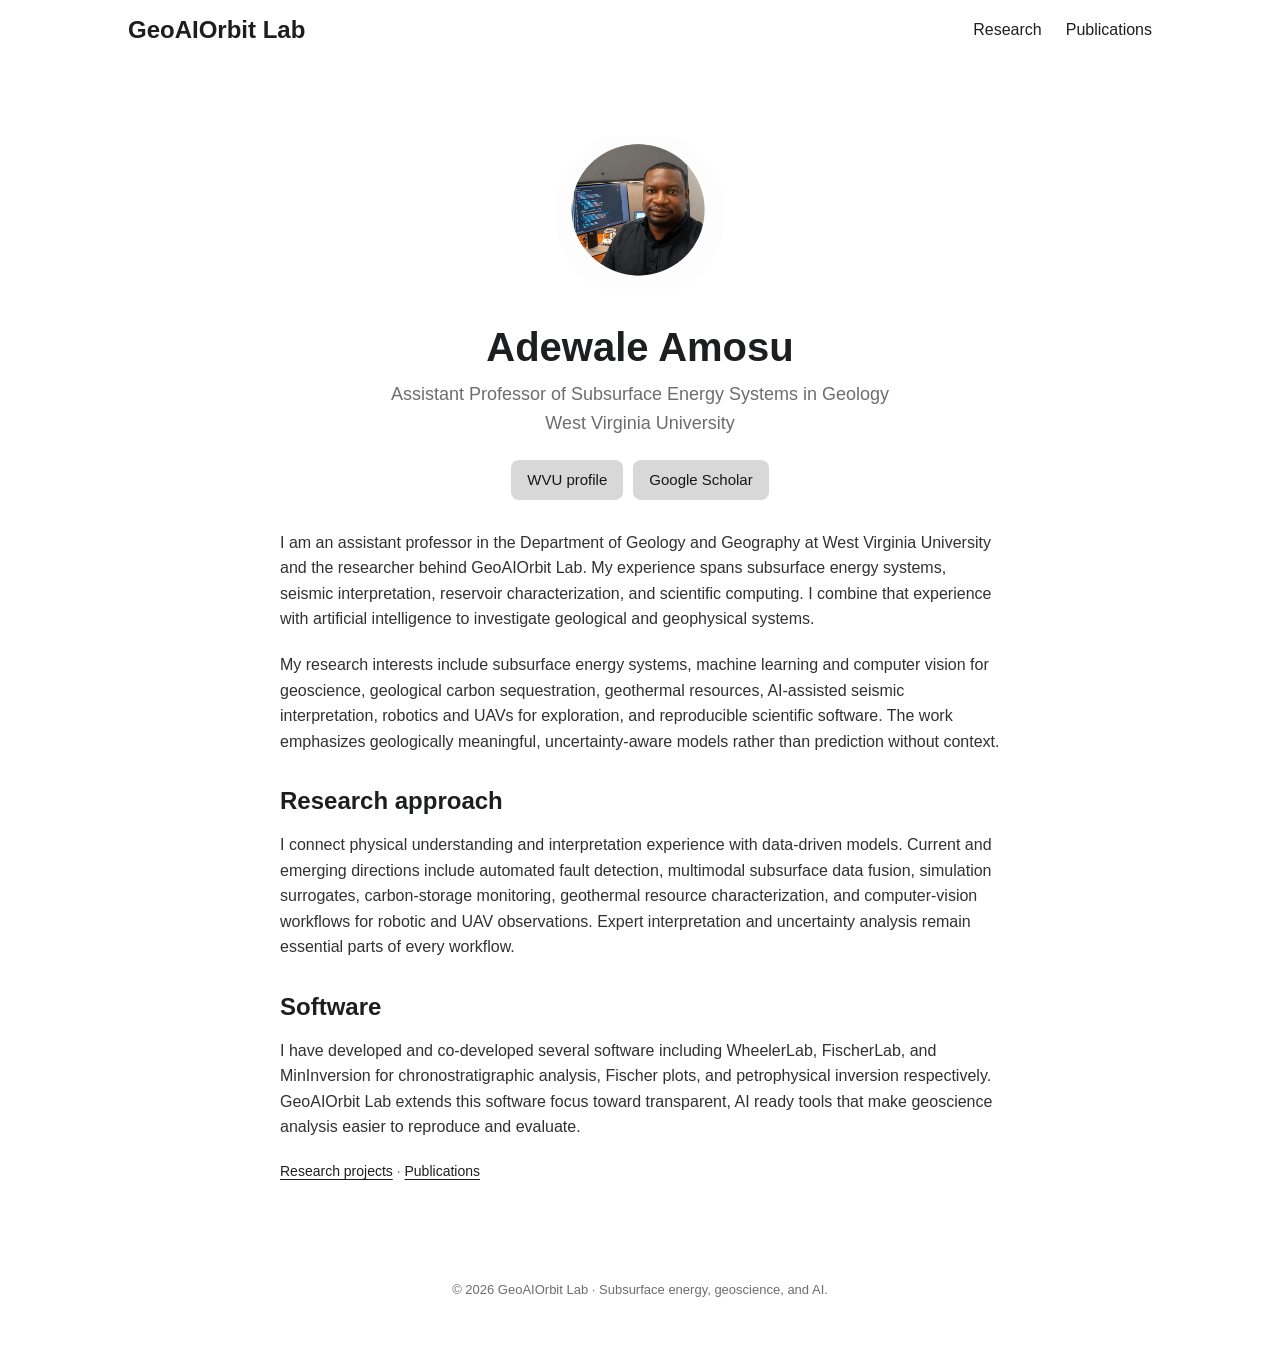
==== abouttheresearcher.html @ 6d3038c7 "Add files via upload" ====
<!doctype html>
<html lang="en">
  <head>
    <meta charset="utf-8">
    <meta name="viewport" content="width=device-width, initial-scale=1">
    <meta name="description" content="About Adewale Amosu, the researcher behind GeoAIOrbit Lab, whose work connects subsurface energy systems, seismic interpretation, and artificial intelligence.">
    <title>About the Researcher | GeoAIOrbit Lab</title>
    <link rel="icon" href="favicon.svg" type="image/svg+xml">
    <link rel="stylesheet" href="styles.css">
  </head>
  <body>
    <a class="skip-link" href="#main">Skip to content</a>

    <header class="site-header">
      <nav class="nav wrap-wide" aria-label="Main navigation">
        <a class="logo" href="index.html">GeoAIOrbit Lab</a>
        <div class="menu">
          <a href="research.html">Research</a>
          <a href="publications.html">Publications</a>
        </div>
      </nav>
    </header>

    <main id="main" class="main">
      <section class="profile person-profile">
        <svg class="portrait-image" viewBox="0 0 425 382" preserveAspectRatio="xMidYMid meet" role="img" aria-label="Portrait of Adewale Amosu">
          <image href="assets/AA.png" width="425" height="382"></image>
        </svg>
        <h1>Adewale Amosu</h1>
        <p class="profile-subtitle">
          Assistant Professor of Subsurface Energy Systems in Geology<br>
          West Virginia University
        </p>
        <div class="profile-buttons">
          <a href="https://www.geo.wvu.edu/faculty-and-staff/adewale-amosu">WVU profile</a>
          <a href="https://scholar.google.com/citations?user=rLkYeQgAAAAJ&amp;hl=en">Google Scholar</a>
        </div>
      </section>

      <article class="post-content">
        <p>
          I am an assistant professor in the Department of Geology and Geography at West
          Virginia University and the researcher behind GeoAIOrbit Lab. My experience spans
          subsurface energy systems, seismic interpretation, reservoir characterization, and
          scientific computing. I combine that experience with artificial intelligence to
          investigate geological and geophysical systems.
        </p>
        <p>
          My research interests include subsurface energy systems, machine learning and
          computer vision for geoscience, geological carbon sequestration, geothermal
          resources, AI-assisted seismic interpretation, robotics and UAVs for exploration,
          and reproducible scientific software. The work emphasizes geologically meaningful,
          uncertainty-aware models rather than prediction without context.
        </p>

        <h2>Research approach</h2>
        <p>
          I connect physical understanding and interpretation experience with data-driven
          models. Current and emerging directions include automated fault detection,
          multimodal subsurface data fusion, simulation surrogates, carbon-storage monitoring,
          geothermal resource characterization, and computer-vision workflows for robotic and
          UAV observations. Expert interpretation and uncertainty analysis remain essential
          parts of every workflow.
        </p>

        <h2>Software</h2>
        <p>
          I have developed and co-developed several software including WheelerLab, FischerLab, and MinInversion for
          chronostratigraphic analysis, Fischer plots, and petrophysical inversion respectively. GeoAIOrbit Lab
          extends this software focus toward transparent, AI ready tools that make geoscience
          analysis easier to reproduce and evaluate.
        </p>

        <p class="page-links">
          <a href="research.html">Research projects</a> ·
          <a href="publications.html">Publications</a>
        </p>
      </article>
    </main>

    <footer class="footer">
      <p>© 2026 GeoAIOrbit Lab · Subsurface energy, geoscience, and AI.</p>
    </footer>
  </body>
</html>
---- styles.css ----
:root {
  --theme: #ffffff;
  --entry: #d8d8d8;
  --entry-hover: #c9c9c9;
  --primary: #1d1e20;
  --secondary: #6c6d6e;
  --content: #313131;
  --border: #e8e8e8;
  --accent: #126e82;
  --main-width: 720px;
  --nav-width: 1024px;
  --gap: 24px;
  --radius: 8px;
  --font: -apple-system, BlinkMacSystemFont, "Segoe UI", Roboto, Oxygen, Ubuntu,
    Cantarell, "Open Sans", "Helvetica Neue", sans-serif;
}

* {
  box-sizing: border-box;
}

html {
  scroll-behavior: smooth;
  -webkit-tap-highlight-color: transparent;
}

body {
  margin: 0;
  background: var(--theme);
  color: var(--primary);
  font-family: var(--font);
  font-size: 17px;
  line-height: 1.6;
  word-break: break-word;
}

a {
  color: inherit;
}

h1,
h2,
h3,
p {
  margin-top: 0;
}

.skip-link {
  position: fixed;
  z-index: 20;
  top: 8px;
  left: -9999px;
  padding: 8px 14px;
  border-radius: 6px;
  background: var(--primary);
  color: var(--theme);
}

.skip-link:focus {
  left: 8px;
}

.wrap-wide {
  width: min(calc(100% - 48px), var(--nav-width));
  margin-inline: auto;
}

.site-header {
  background: var(--theme);
}

.nav {
  min-height: 60px;
  display: flex;
  align-items: center;
  justify-content: space-between;
  gap: 24px;
}

.logo {
  color: var(--primary);
  font-size: 24px;
  font-weight: 700;
  line-height: 1;
  text-decoration: none;
}

.menu {
  display: flex;
  align-items: center;
  gap: 24px;
}

.menu a {
  color: var(--primary);
  font-size: 16px;
  font-weight: 500;
  text-decoration: none;
}

.menu a:hover,
.menu a[aria-current="page"] {
  box-shadow: 0 1px 0 var(--primary);
}

.main {
  width: 100%;
  max-width: calc(var(--main-width) + var(--gap) * 2);
  min-height: calc(100vh - 140px);
  margin-inline: auto;
  padding: 14px var(--gap) 40px;
}

.profile {
  padding: 54px 0 30px;
  display: flex;
  align-items: center;
  justify-content: center;
  flex-direction: column;
  text-align: center;
}

.home-profile {
  align-items: stretch;
  text-align: left;
}

.profile-logo {
  width: 164px;
  height: 164px;
  margin: 0 auto 22px;
  border-radius: 18px;
  background: #ffffff;
  object-fit: contain;
}

.portrait-image {
  width: 170px;
  max-width: 55vw;
  height: auto;
  aspect-ratio: 1;
  margin-bottom: 24px;
  overflow: hidden;
  border-radius: 50%;
}

.profile h1 {
  margin-bottom: 8px;
  font-size: 40px;
  line-height: 1.25;
}

.home-profile h1,
.home-profile .profile-subtitle {
  text-align: center;
}

.profile-subtitle {
  max-width: 640px;
  margin: 0 auto 22px;
  color: var(--secondary);
  font-size: 18px;
}

.home-copy {
  margin: 10px 0 10px;
  color: var(--content);
  text-align: justify;
  text-justify: inter-word;
}

.home-copy p {
  margin-bottom: 16px;
}

.profile-buttons,
.interest-buttons {
  display: flex;
  flex-wrap: wrap;
  gap: 10px;
}

.profile-buttons {
  justify-content: center;
}

.home-profile .profile-buttons {
  justify-content: flex-start;
}

.profile-buttons a,
.interest-buttons a {
  padding: 8px 16px;
  border-radius: var(--radius);
  background: var(--entry);
  color: #171717;
  font-size: 15px;
  font-weight: 400;
  text-decoration: none;
}

.profile-buttons a:hover,
.interest-buttons a:hover {
  background: var(--entry-hover);
}

.profile-buttons a:focus-visible,
.interest-buttons a:focus-visible,
.researcher-card-link:focus-visible,
.menu a:focus-visible,
.logo:focus-visible {
  outline: 2px solid var(--accent);
  outline-offset: 3px;
}

.button-heading {
  margin: 28px 0 10px;
  color: var(--secondary);
  font-size: 14px;
  font-weight: 600;
  letter-spacing: 0.06em;
  text-transform: uppercase;
}

.researcher-card {
  margin-top: 44px;
  padding: 28px;
  border: 1px solid var(--border);
  border-radius: var(--radius);
  display: flex;
  align-items: flex-end;
  justify-content: space-between;
  gap: 28px;
}

.researcher-label {
  margin-bottom: 8px;
  color: var(--secondary);
  font-size: 12px;
  font-weight: 500;
  letter-spacing: 0.08em;
  text-transform: uppercase;
}

.researcher-card h2 {
  margin-bottom: 6px;
  color: var(--primary);
  font-size: 28px;
  line-height: 1.3;
}

.researcher-card-copy > p:last-child {
  max-width: 540px;
  margin-bottom: 0;
  color: var(--secondary);
  font-size: 15px;
  line-height: 1.55;
}

.researcher-card-link {
  flex: 0 0 auto;
  color: var(--primary);
  font-size: 15px;
  font-weight: 500;
  text-decoration: none;
}

.researcher-card-link:hover {
  color: var(--accent);
}

.research-index {
  margin: -10px 0 46px;
}

.post-header {
  margin: 24px auto 38px;
}

.post-header h1 {
  margin-bottom: 8px;
  font-size: 40px;
  line-height: 1.3;
}

.post-header p {
  margin-bottom: 0;
  color: var(--secondary);
  font-size: 16px;
}

.post-content {
  color: var(--content);
  font-size: 16px;
}

.post-content section {
  margin-bottom: 48px;
  padding-top: 8px;
  border-top: 1px solid var(--border);
  scroll-margin-top: 20px;
}

.post-content h2 {
  margin: 30px 0 14px;
  color: var(--primary);
  font-size: 24px;
  line-height: 1.4;
}

.post-content p {
  margin-bottom: 20px;
}

.post-content ul {
  margin: 0 0 20px;
  padding-left: 24px;
}

.post-content li {
  margin: 5px 0;
}

.post-content a,
.project-links a,
.page-links a,
.doi {
  color: var(--primary);
  text-decoration: underline;
  text-underline-offset: 3px;
}

.post-content a:hover,
.project-links a:hover,
.page-links a:hover,
.doi:hover {
  color: var(--accent);
}

.project-links,
.page-links {
  color: var(--secondary);
  font-size: 14px;
}

.person-profile {
  min-height: 370px;
  padding-bottom: 30px;
}

.year-nav {
  margin-bottom: 34px;
  padding: 14px 0;
  border-top: 1px solid var(--border);
  border-bottom: 1px solid var(--border);
  display: flex;
  flex-wrap: wrap;
  gap: 7px 18px;
}

.year-nav a {
  color: var(--secondary);
  font-size: 13px;
  font-weight: 500;
  text-decoration: none;
}

.year-nav a:hover {
  color: var(--primary);
}

.publication-year {
  margin-bottom: 44px;
  scroll-margin-top: 18px;
}

.publication-year h2 {
  margin-bottom: 12px;
  font-size: 30px;
}

.publication-list {
  margin: 0;
  padding: 0;
  list-style: none;
}

.publication-list li {
  padding: 18px 0 22px;
  border-bottom: 1px solid var(--border);
  background: transparent;
  color: var(--content);
  font-size: 14px;
  line-height: 1.65;
}

.publication-list li:first-child {
  padding-top: 4px;
}

.publication-list strong {
  display: block;
  margin: 5px 0;
  color: var(--primary);
  font-size: 19px;
  font-weight: 600;
  line-height: 1.4;
}

.publication-list em {
  color: var(--primary);
}

.pub-type {
  display: block;
  margin-bottom: 7px;
  color: var(--secondary);
  font-size: 12px;
  font-weight: 500;
  letter-spacing: 0.06em;
  text-transform: uppercase;
}

.doi {
  display: block;
  margin-top: 7px;
  overflow-wrap: anywhere;
  font-size: 13px;
}

.footer {
  max-width: calc(var(--main-width) + var(--gap) * 2);
  margin: auto;
  padding: 38px var(--gap) 54px;
  color: var(--secondary);
  font-size: 13px;
  text-align: center;
}

.footer p {
  margin: 0;
}

@media (max-width: 720px) {
  body {
    font-size: 16px;
  }

  .wrap-wide {
    width: min(calc(100% - 32px), var(--nav-width));
  }

  .nav {
    padding: 14px 0;
    align-items: flex-start;
    flex-direction: column;
    gap: 14px;
  }

  .menu {
    width: 100%;
    gap: 18px;
    overflow-x: auto;
    white-space: nowrap;
  }

  .menu a {
    font-size: 14px;
  }

  .main {
    padding-inline: 16px;
  }

  .profile {
    padding-top: 38px;
  }

  .profile-logo {
    width: 140px;
    height: 140px;
  }

  .portrait-image {
    width: 150px;
  }

  .profile h1,
  .post-header h1 {
    font-size: 34px;
  }

  .profile-buttons a,
  .interest-buttons a {
    padding: 8px 14px;
    font-size: 14px;
  }

  .publication-list strong {
    font-size: 18px;
  }

  .researcher-card {
    padding: 24px;
    align-items: flex-start;
    flex-direction: column;
    gap: 18px;
  }
}

@media (prefers-color-scheme: dark) {
  :root {
    --theme: #1d1e20;
    --entry: #d8d8d8;
    --entry-hover: #c3c3c3;
    --primary: #dadadb;
    --secondary: #9b9c9d;
    --content: #c4c4c5;
    --border: #333436;
    --accent: #82c8d5;
  }
}

@media (prefers-reduced-motion: reduce) {
  html {
    scroll-behavior: auto;
  }
}
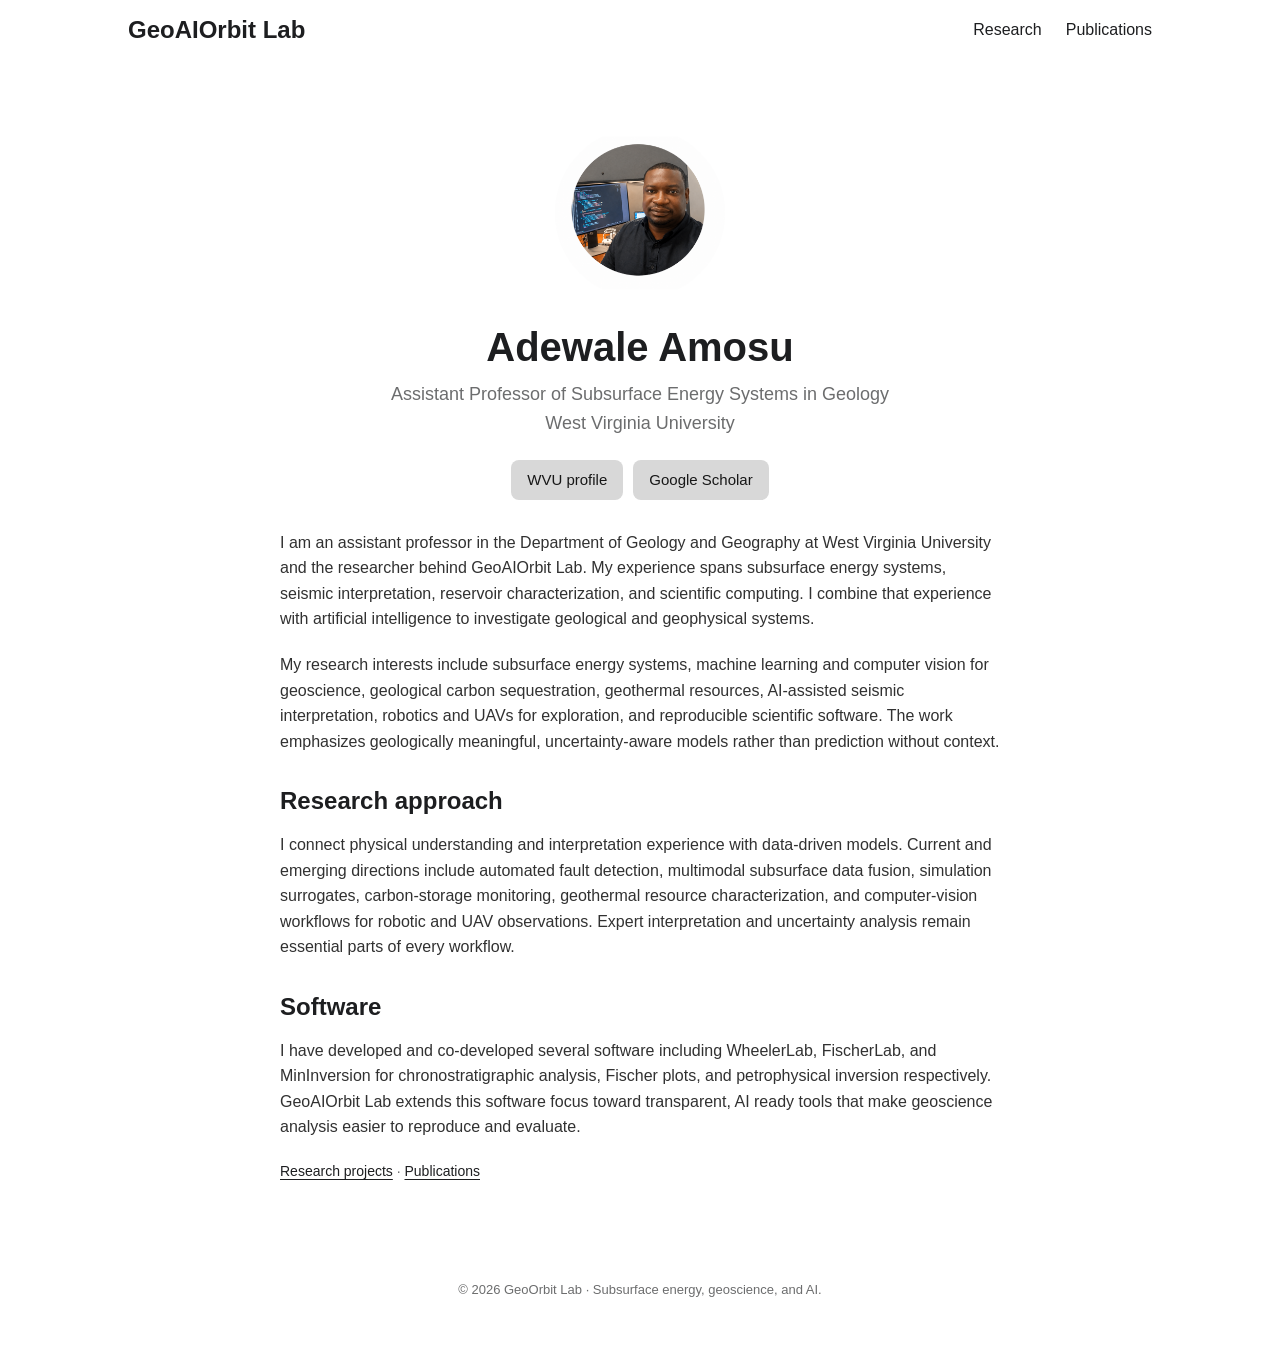
==== commit b92d815a: "Update title and description for GeoOrbit Lab" ====
--- a/abouttheresearcher.html
+++ b/abouttheresearcher.html
@@ -3,8 +3,8 @@
   <head>
     <meta charset="utf-8">
     <meta name="viewport" content="width=device-width, initial-scale=1">
-    <meta name="description" content="About Adewale Amosu, the researcher behind GeoAIOrbit Lab, whose work connects subsurface energy systems, seismic interpretation, and artificial intelligence.">
-    <title>About the Researcher | GeoAIOrbit Lab</title>
+    <meta name="description" content="About Adewale Amosu, the researcher behind GeoOrbit Lab, whose work connects subsurface energy systems, seismic interpretation, and artificial intelligence.">
+    <title>About the Researcher | GeoOrbit Lab</title>
     <link rel="icon" href="favicon.svg" type="image/svg+xml">
     <link rel="stylesheet" href="styles.css">
   </head>
@@ -79,7 +79,7 @@
     </main>
 
     <footer class="footer">
-      <p>© 2026 GeoAIOrbit Lab · Subsurface energy, geoscience, and AI.</p>
+      <p>© 2026 GeoOrbit Lab · Subsurface energy, geoscience, and AI.</p>
     </footer>
   </body>
 </html>
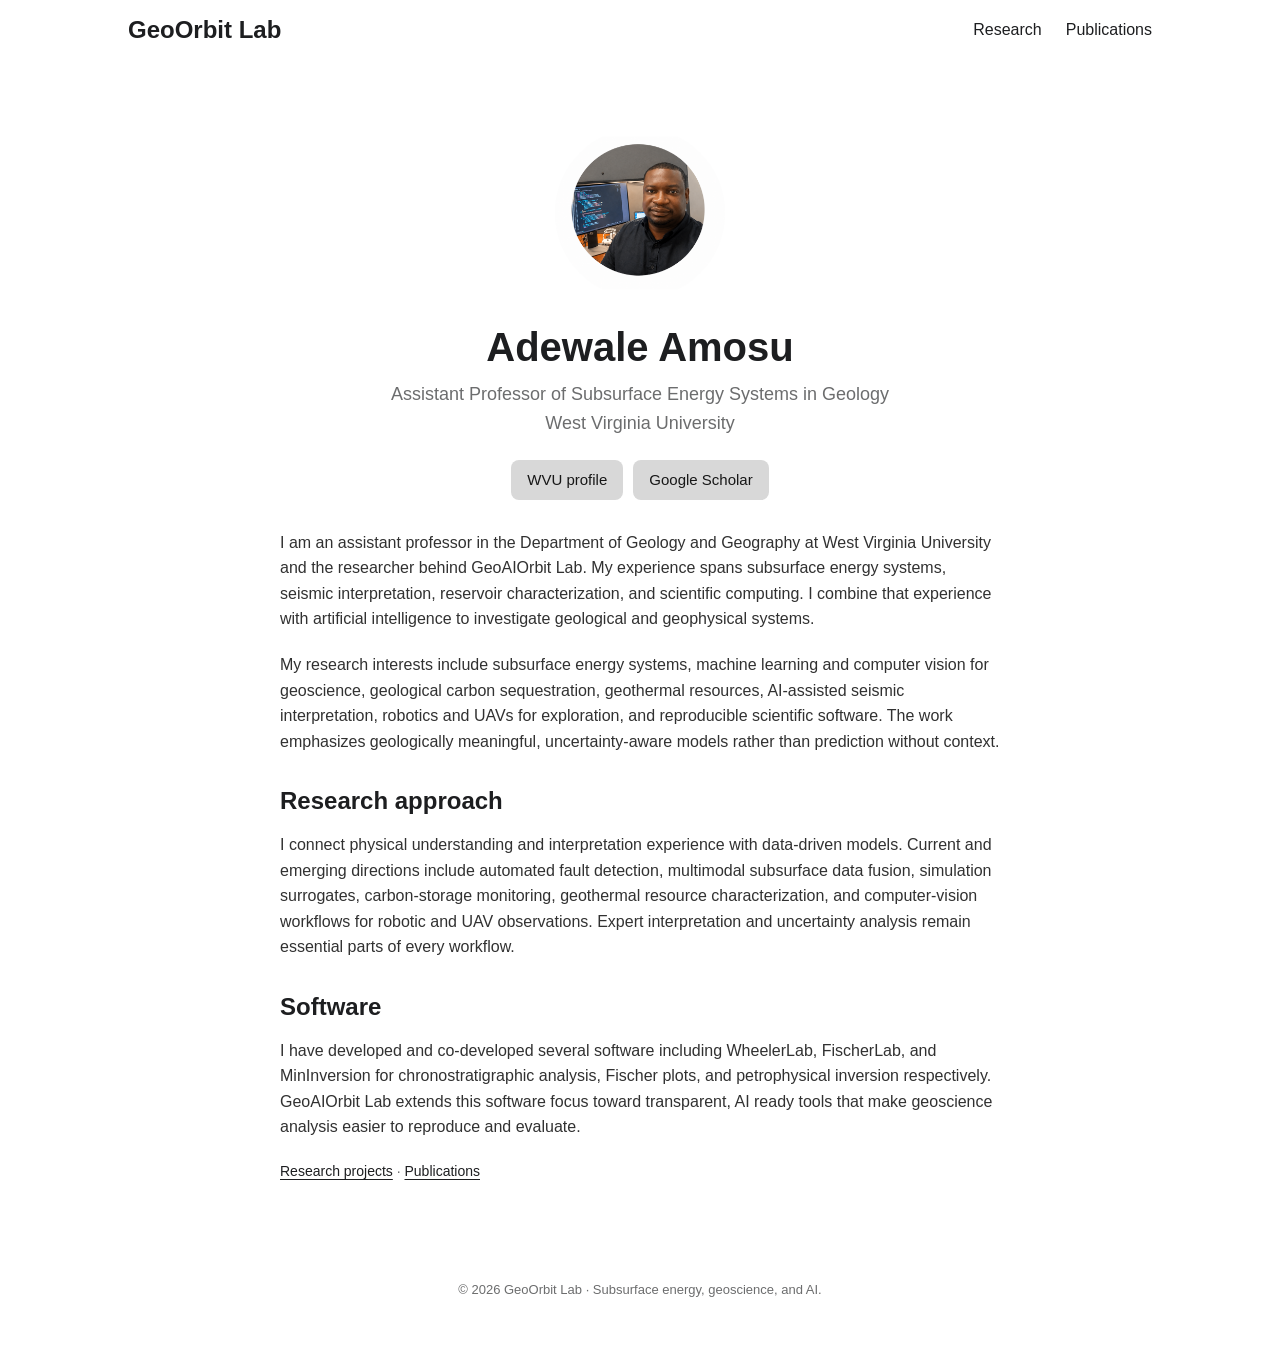
==== commit 4e4a7e0f: "Rename GeoAIOrbit Lab to GeoOrbit Lab" ====
--- a/abouttheresearcher.html
+++ b/abouttheresearcher.html
@@ -13,7 +13,7 @@
 
     <header class="site-header">
       <nav class="nav wrap-wide" aria-label="Main navigation">
-        <a class="logo" href="index.html">GeoAIOrbit Lab</a>
+        <a class="logo" href="index.html">GeoOrbit Lab</a>
         <div class="menu">
           <a href="research.html">Research</a>
           <a href="publications.html">Publications</a>
